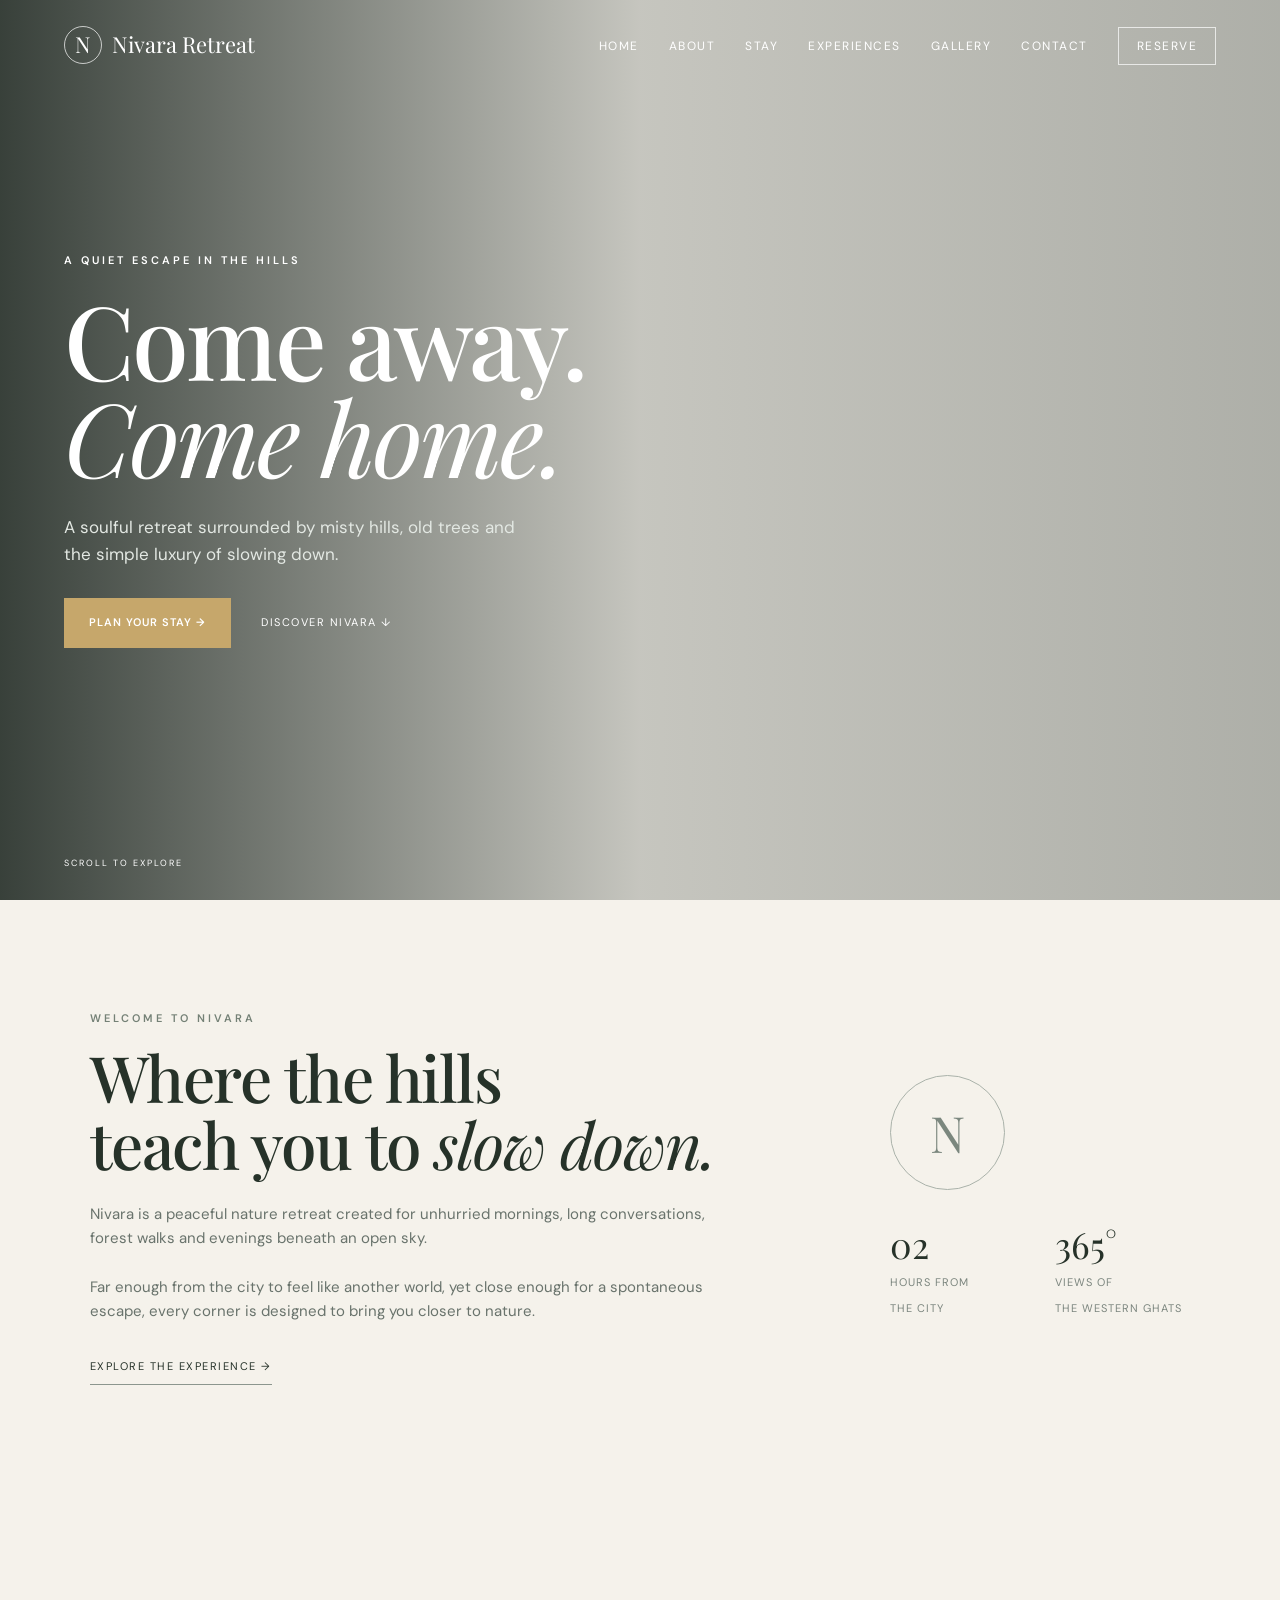
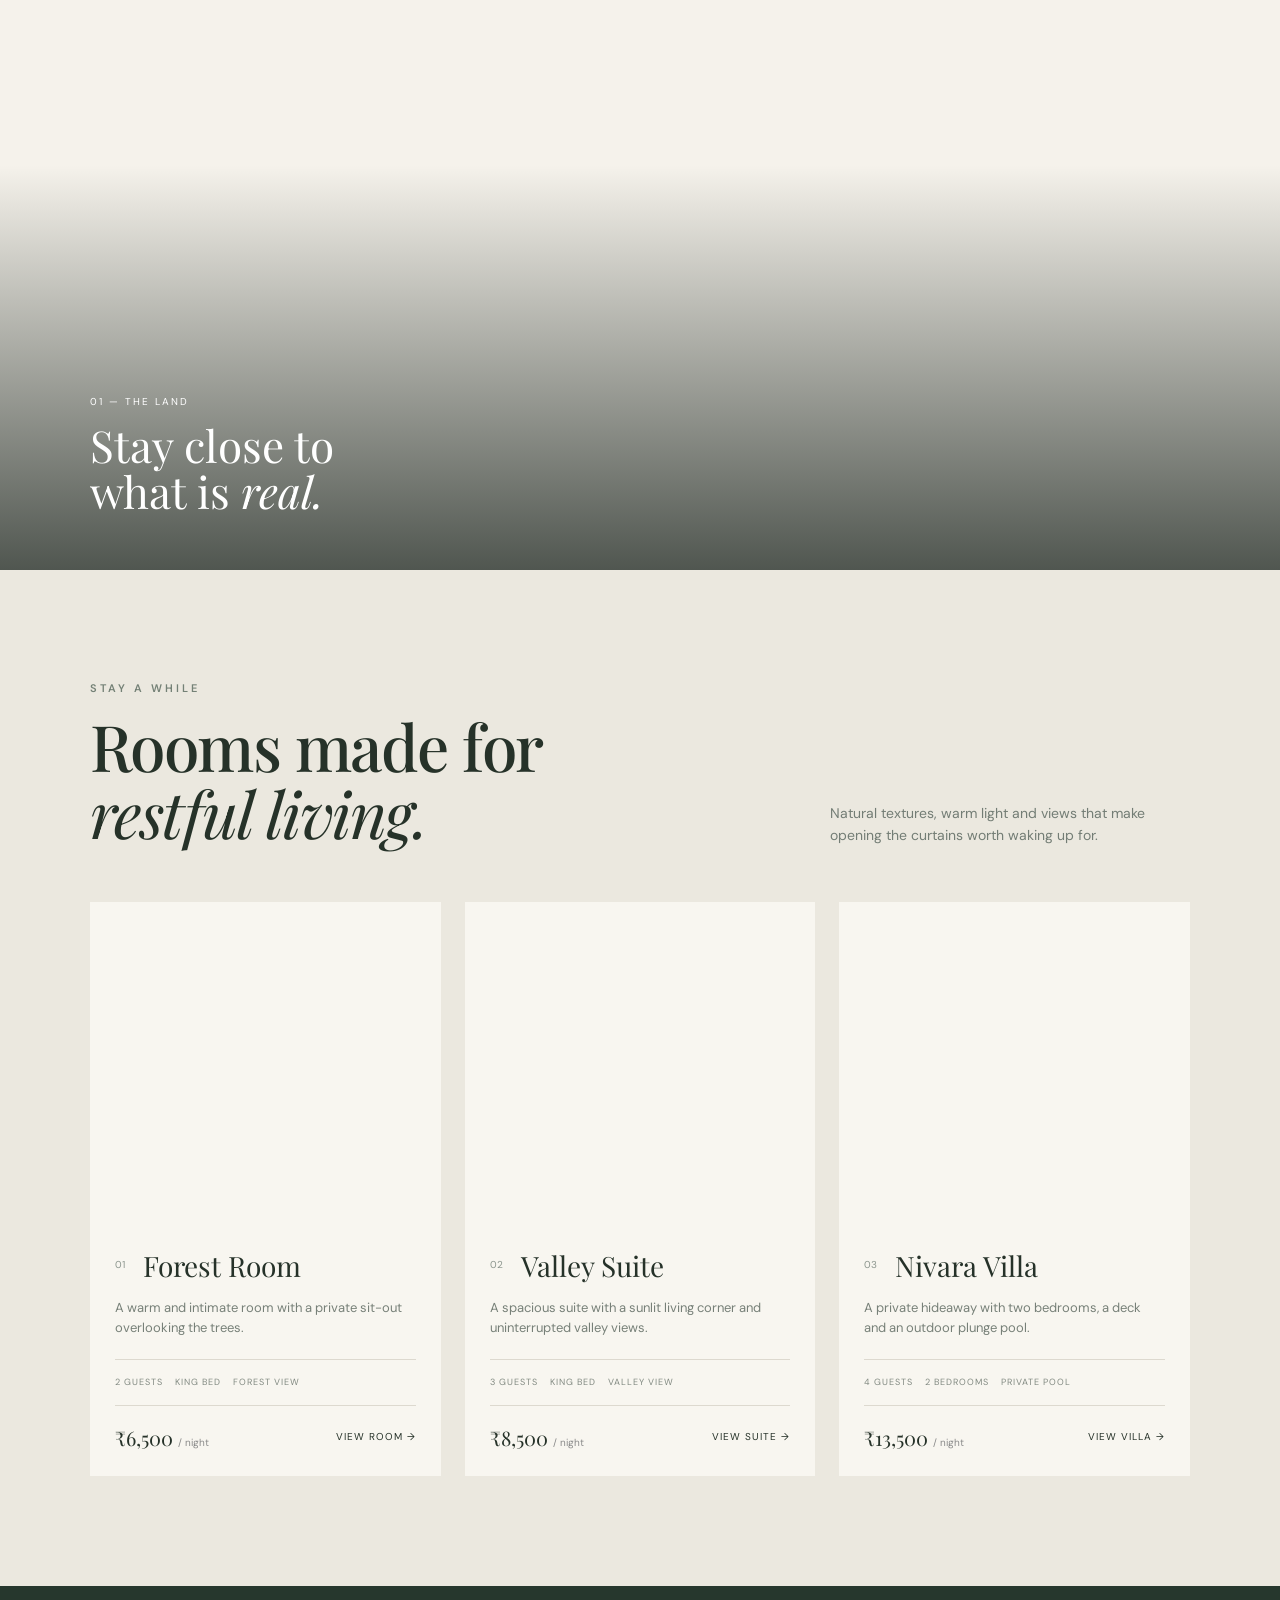
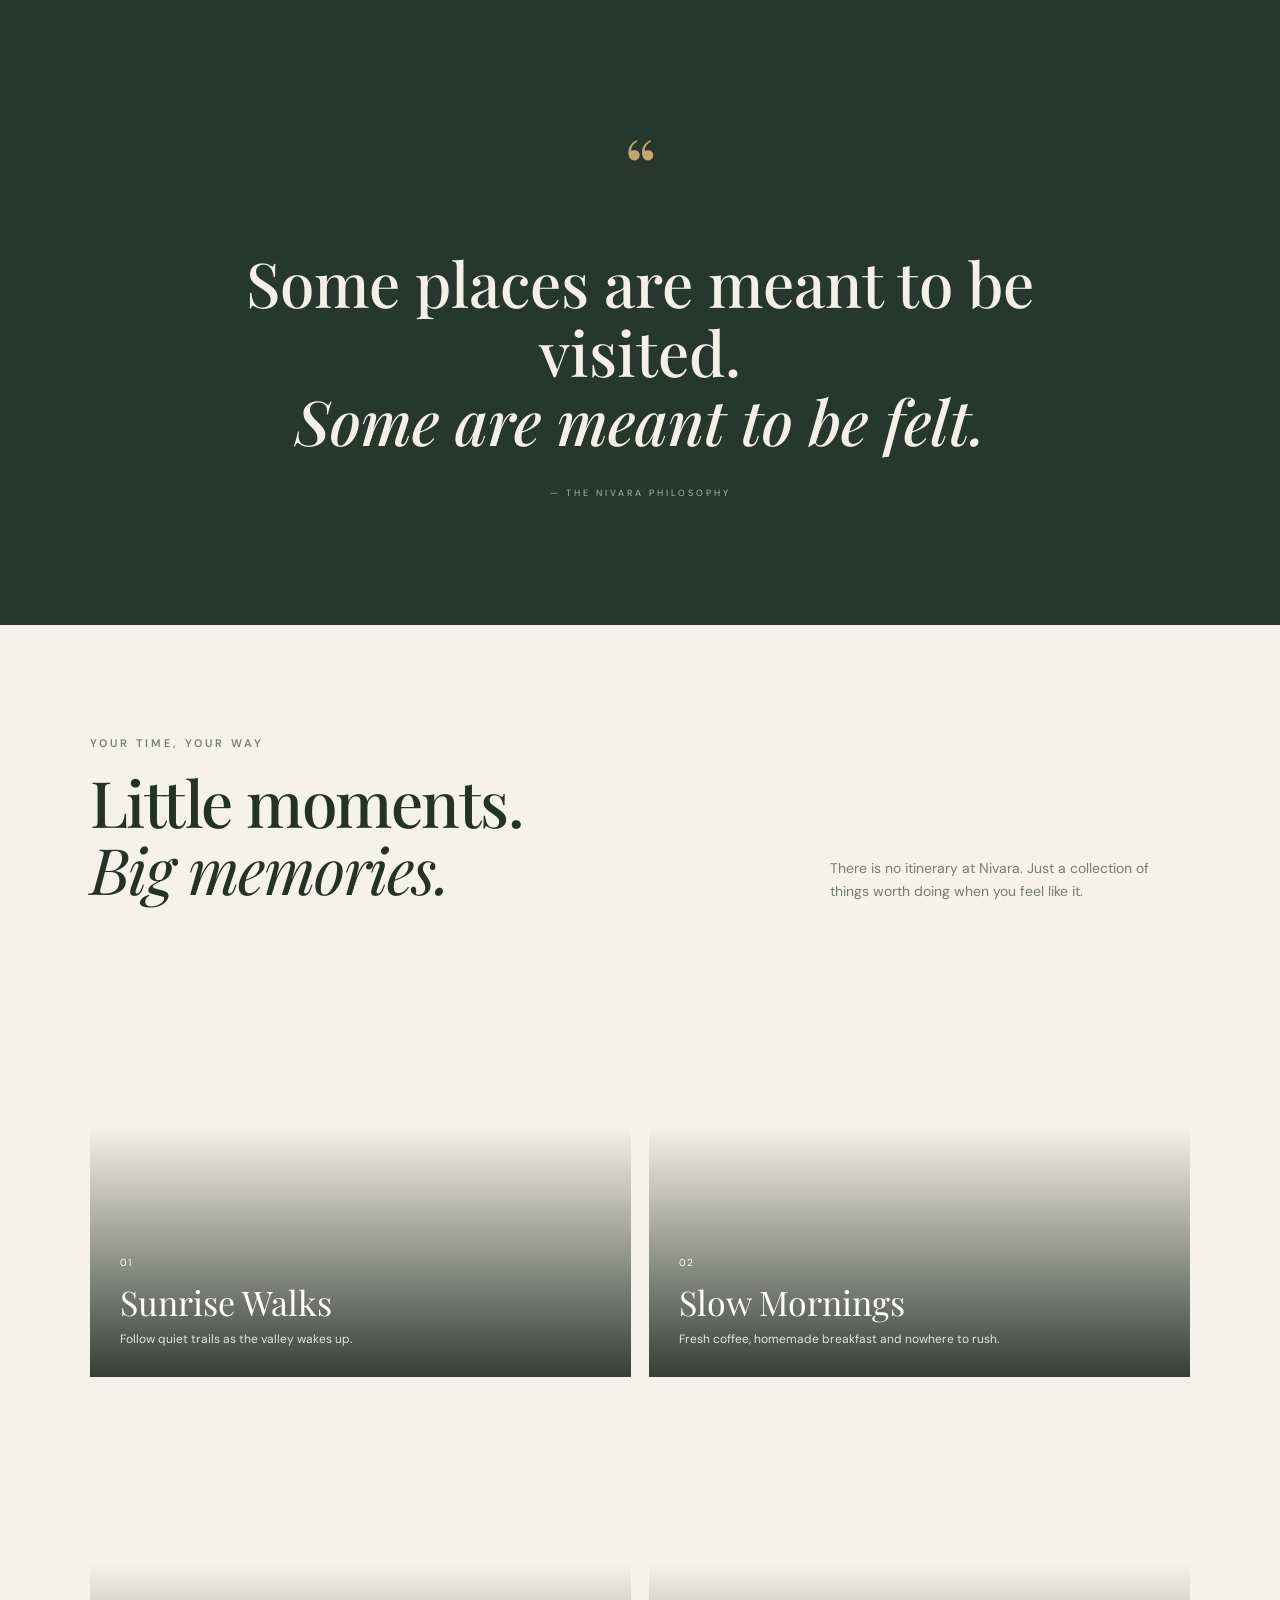
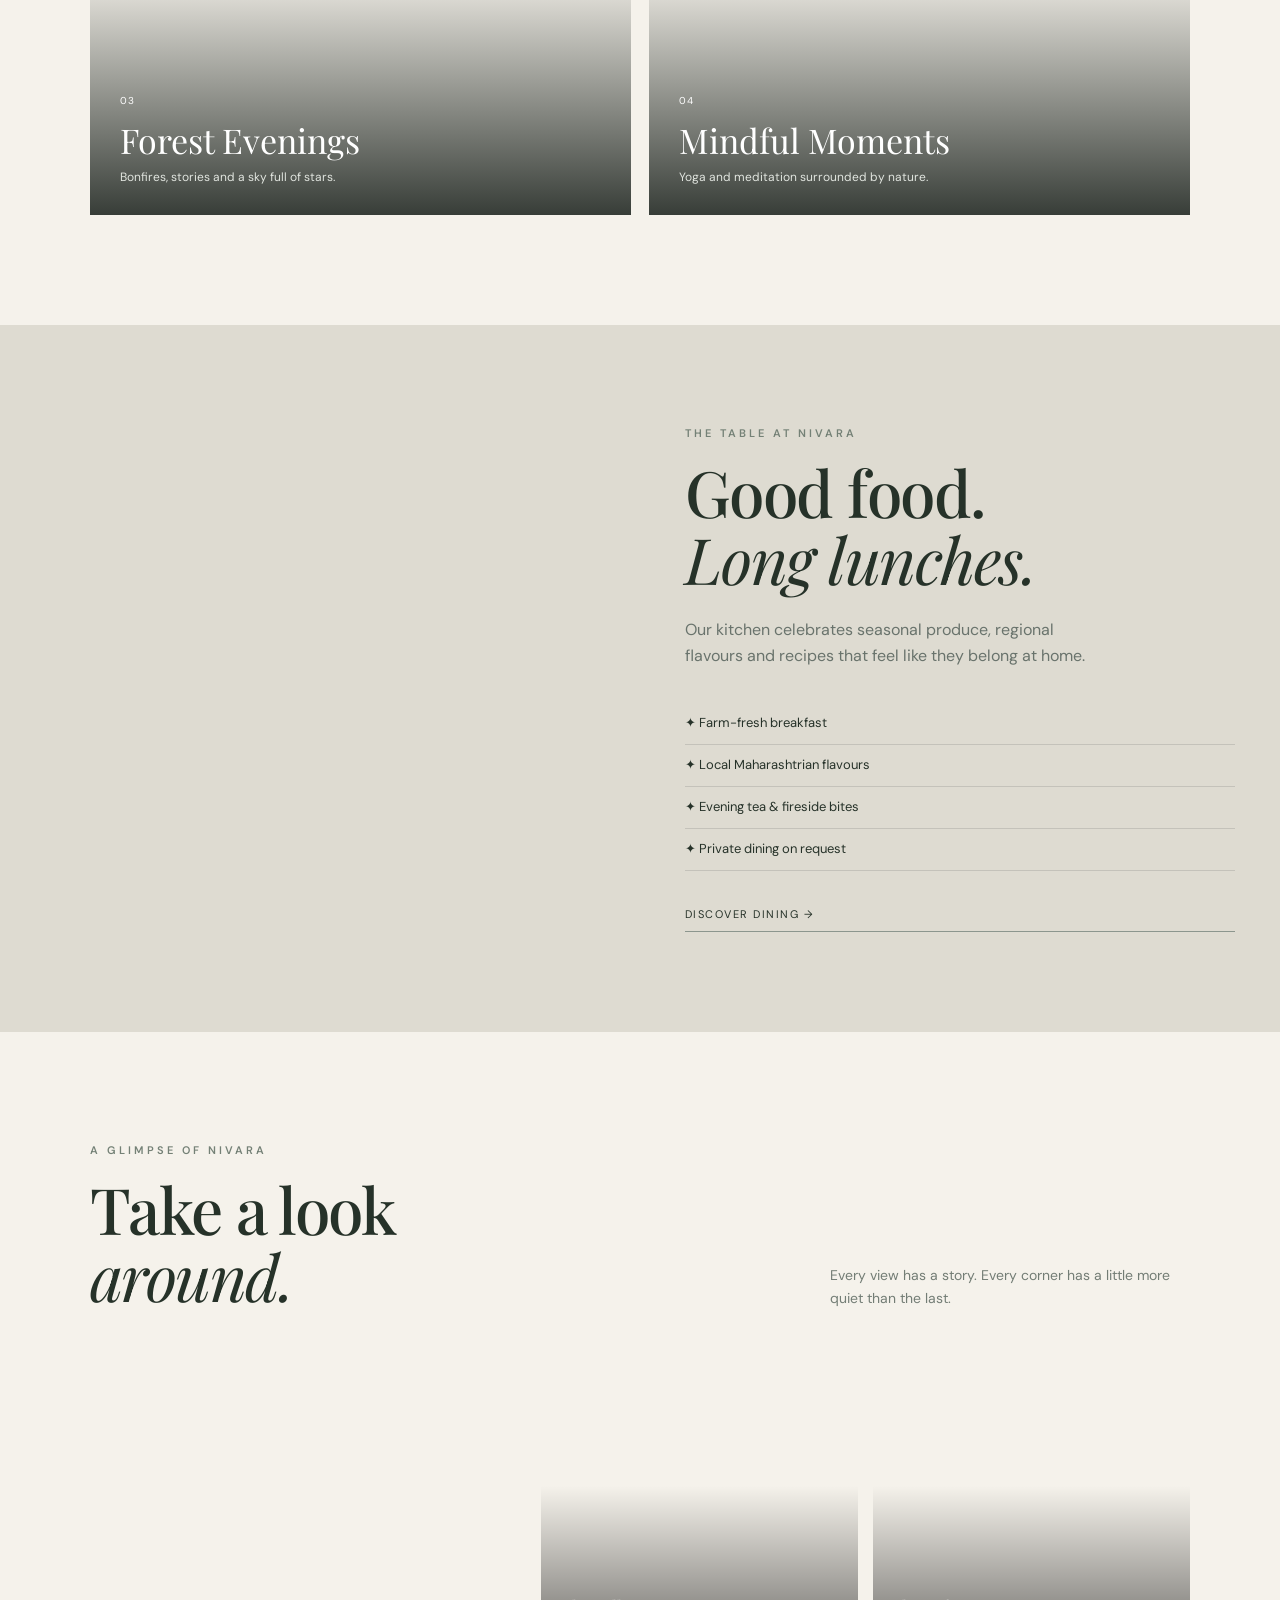
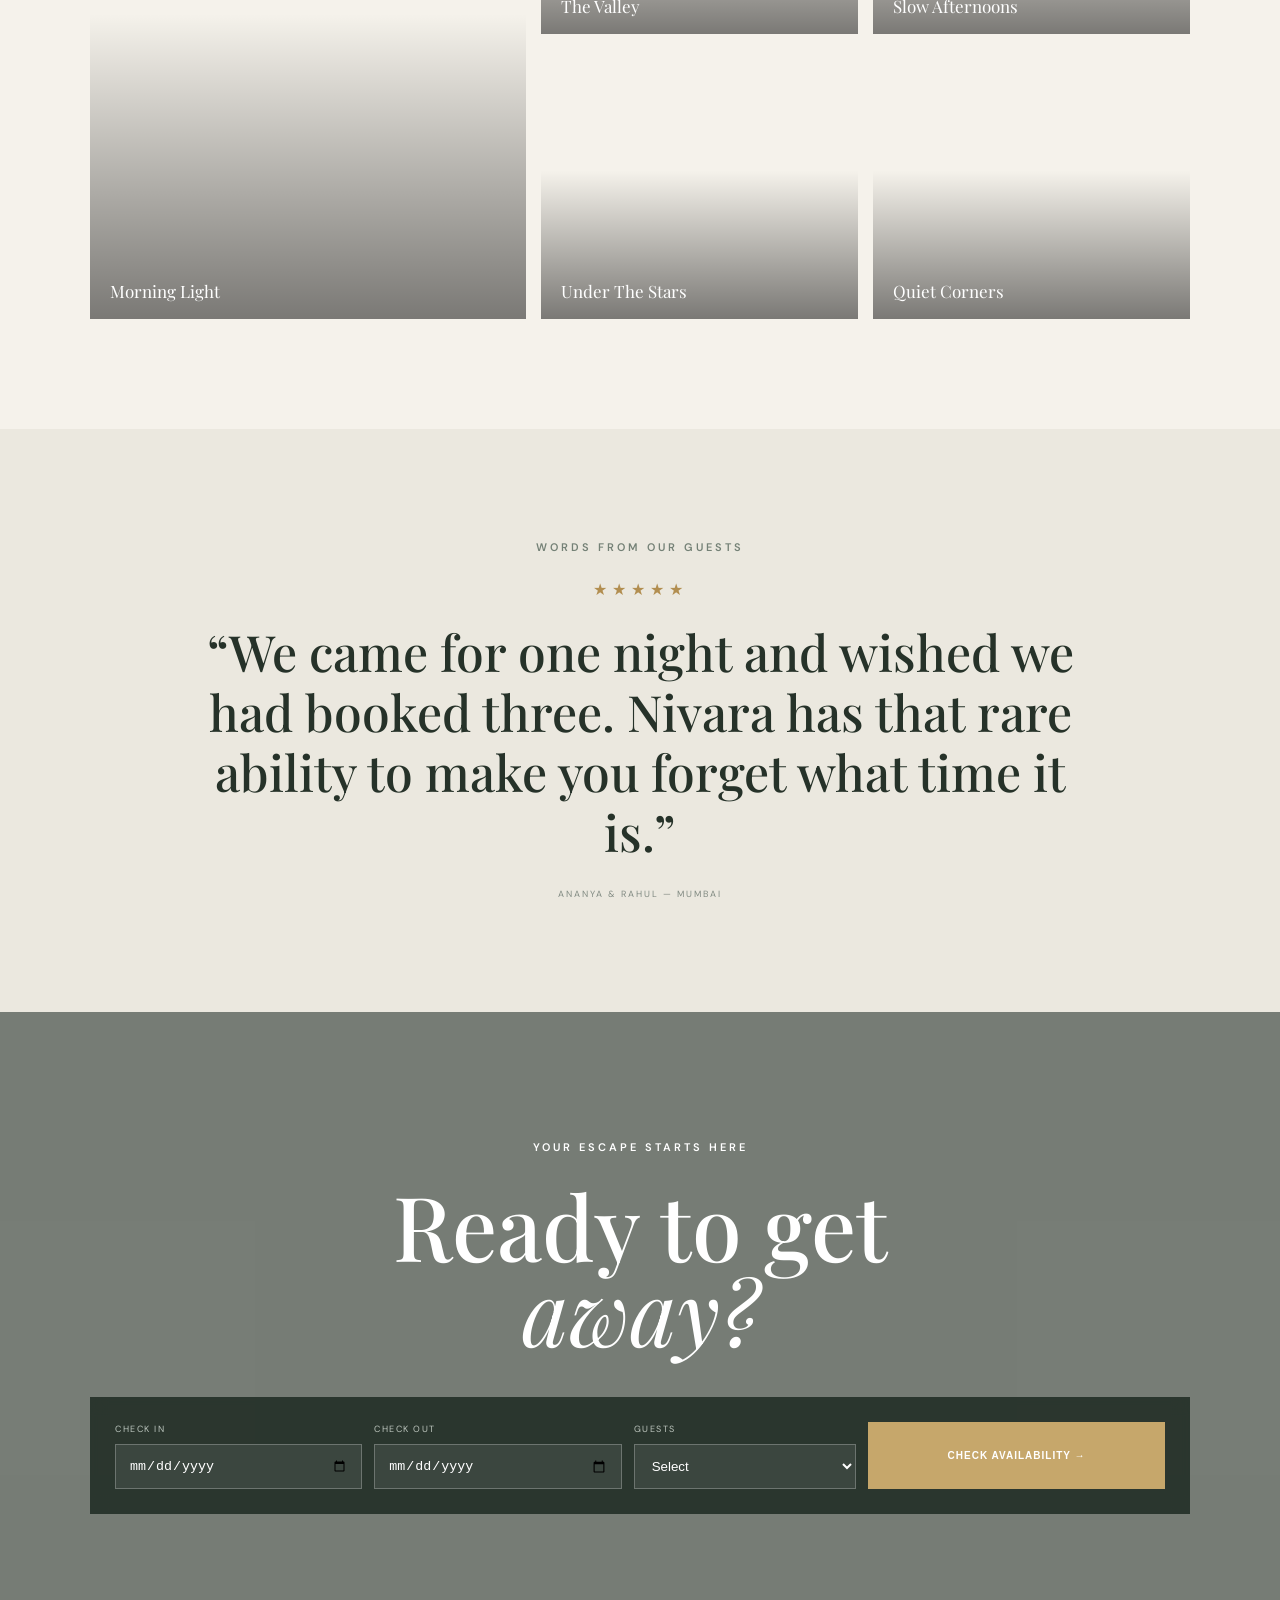
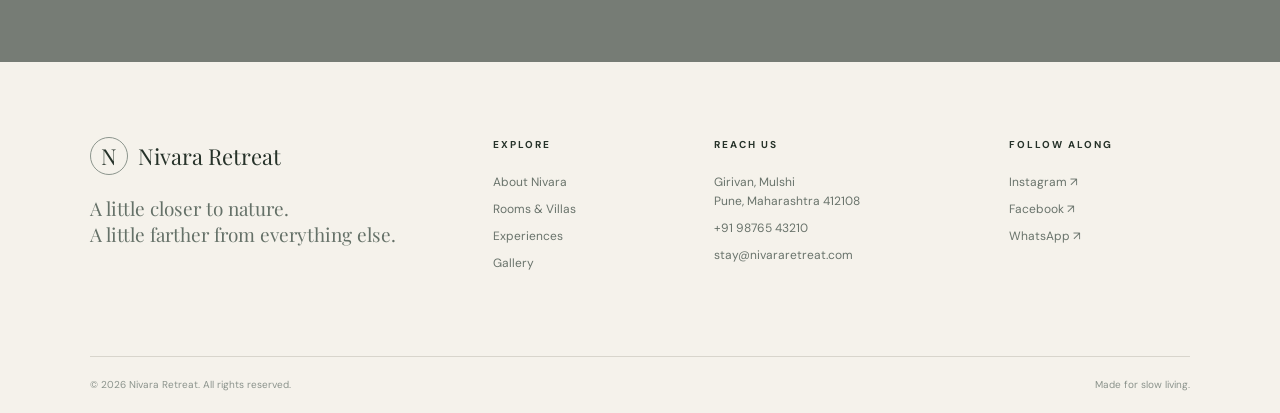
==== Task 5/index.html @ f847a5b6 "Add files via upload" ====
<!DOCTYPE html>
<html lang="en">
<head>
    <meta charset="UTF-8">
    <meta name="viewport" content="width=device-width, initial-scale=1.0">

    <title>Nivara Retreat | Escape Into Nature</title>

    <link rel="preconnect" href="https://fonts.googleapis.com">
    <link rel="preconnect" href="https://fonts.gstatic.com" crossorigin>

    <link href="https://fonts.googleapis.com/css2?family=DM+Sans:wght@400;500;600;700&family=Playfair+Display:wght@500;600;700&display=swap" rel="stylesheet">

    <link rel="stylesheet" href="style.css">
</head>

<body>

<!-- ================= NAVBAR ================= -->

<header class="header">

    <nav class="navbar">

        <a href="#home" class="logo">
            <span>N</span>
            Nivara Retreat
        </a>

        <button class="menu-btn" id="menuBtn">
            ☰
        </button>

        <ul class="nav-links" id="navLinks">
            <li><a href="#home">Home</a></li>
            <li><a href="#about">About</a></li>
            <li><a href="#rooms">Stay</a></li>
            <li><a href="#experiences">Experiences</a></li>
            <li><a href="#gallery">Gallery</a></li>
            <li><a href="#contact">Contact</a></li>
            <li>
                <a href="#booking" class="nav-button">Reserve</a>
            </li>
        </ul>

    </nav>

</header>


<!-- ================= HERO ================= -->

<section class="hero" id="home">

    <div class="hero-overlay"></div>

    <div class="hero-content">

        <p class="small-title">
            A QUIET ESCAPE IN THE HILLS
        </p>

        <h1>
            Come away.<br>
            <i>Come home.</i>
        </h1>

        <p class="hero-description">
            A soulful retreat surrounded by misty hills,
            old trees and the simple luxury of slowing down.
        </p>

        <div class="hero-buttons">

            <a href="#booking" class="primary-btn">
                Plan Your Stay →
            </a>

            <a href="#about" class="discover-btn">
                Discover Nivara ↓
            </a>

        </div>

    </div>

    <div class="scroll-text">
        SCROLL TO EXPLORE
    </div>

</section>


<!-- ================= ABOUT ================= -->

<section class="about section" id="about">

    <div class="about-text">

        <p class="section-label">
            WELCOME TO NIVARA
        </p>

        <h2>
            Where the hills<br>
            teach you to <i>slow down.</i>
        </h2>

        <p>
            Nivara is a peaceful nature retreat created for
            unhurried mornings, long conversations, forest walks
            and evenings beneath an open sky.
        </p>

        <p>
            Far enough from the city to feel like another world,
            yet close enough for a spontaneous escape,
            every corner is designed to bring you closer to nature.
        </p>

        <a href="#experiences" class="underline-link">
            Explore the experience →
        </a>

    </div>

    <div class="about-stats">

        <div class="round-logo">
            N
        </div>

        <div class="stat">
            <strong>02</strong>
            <span>Hours from<br>the city</span>
        </div>

        <div class="stat">
            <strong>365°</strong>
            <span>Views of<br>the Western Ghats</span>
        </div>

    </div>

</section>


<!-- ================= FEATURE IMAGE ================= -->

<section class="feature">

    <div class="feature-content">

        <span>01 — THE LAND</span>

        <h2>
            Stay close to<br>
            what is <i>real.</i>
        </h2>

    </div>

</section>


<!-- ================= ROOMS ================= -->

<section class="rooms section" id="rooms">

    <div class="section-heading">

        <div>

            <p class="section-label">
                STAY A WHILE
            </p>

            <h2>
                Rooms made for<br>
                <i>restful living.</i>
            </h2>

        </div>

        <p>
            Natural textures, warm light and views that
            make opening the curtains worth waking up for.
        </p>

    </div>


    <div class="room-container">

        <!-- ROOM 1 -->

        <article class="room-card">

            <div class="room-image room1"></div>

            <div class="room-content">

                <div class="room-title">

                    <span>01</span>

                    <h3>
                        Forest Room
                    </h3>

                </div>

                <p>
                    A warm and intimate room with a private
                    sit-out overlooking the trees.
                </p>

                <div class="room-details">
                    <span>2 Guests</span>
                    <span>King Bed</span>
                    <span>Forest View</span>
                </div>

                <div class="room-bottom">

                    <strong>
                        ₹6,500
                        <small>/ night</small>
                    </strong>

                    <a href="#booking">
                        View Room →
                    </a>

                </div>

            </div>

        </article>


        <!-- ROOM 2 -->

        <article class="room-card">

            <div class="room-image room2"></div>

            <div class="room-content">

                <div class="room-title">

                    <span>02</span>

                    <h3>
                        Valley Suite
                    </h3>

                </div>

                <p>
                    A spacious suite with a sunlit living
                    corner and uninterrupted valley views.
                </p>

                <div class="room-details">
                    <span>3 Guests</span>
                    <span>King Bed</span>
                    <span>Valley View</span>
                </div>

                <div class="room-bottom">

                    <strong>
                        ₹8,500
                        <small>/ night</small>
                    </strong>

                    <a href="#booking">
                        View Suite →
                    </a>

                </div>

            </div>

        </article>


        <!-- ROOM 3 -->

        <article class="room-card">

            <div class="room-image room3"></div>

            <div class="room-content">

                <div class="room-title">

                    <span>03</span>

                    <h3>
                        Nivara Villa
                    </h3>

                </div>

                <p>
                    A private hideaway with two bedrooms,
                    a deck and an outdoor plunge pool.
                </p>

                <div class="room-details">
                    <span>4 Guests</span>
                    <span>2 Bedrooms</span>
                    <span>Private Pool</span>
                </div>

                <div class="room-bottom">

                    <strong>
                        ₹13,500
                        <small>/ night</small>
                    </strong>

                    <a href="#booking">
                        View Villa →
                    </a>

                </div>

            </div>

        </article>

    </div>

</section>


<!-- ================= QUOTE ================= -->

<section class="quote-section">

    <div class="quote-content">

        <span class="quote-mark">
            “
        </span>

        <blockquote>
            Some places are meant to be visited.
            <br>
            <i>Some are meant to be felt.</i>
        </blockquote>

        <p>
            — THE NIVARA PHILOSOPHY
        </p>

    </div>

</section>


<!-- ================= EXPERIENCES ================= -->

<section class="experiences section" id="experiences">

    <div class="section-heading">

        <div>

            <p class="section-label">
                YOUR TIME, YOUR WAY
            </p>

            <h2>
                Little moments.<br>
                <i>Big memories.</i>
            </h2>

        </div>

        <p>
            There is no itinerary at Nivara.
            Just a collection of things worth doing
            when you feel like it.
        </p>

    </div>


    <div class="experience-grid">

        <article class="experience-card experience1">

            <div>

                <span>01</span>

                <h3>
                    Sunrise Walks
                </h3>

                <p>
                    Follow quiet trails as the valley wakes up.
                </p>

            </div>

        </article>


        <article class="experience-card experience2">

            <div>

                <span>02</span>

                <h3>
                    Slow Mornings
                </h3>

                <p>
                    Fresh coffee, homemade breakfast
                    and nowhere to rush.
                </p>

            </div>

        </article>


        <article class="experience-card experience3">

            <div>

                <span>03</span>

                <h3>
                    Forest Evenings
                </h3>

                <p>
                    Bonfires, stories and a sky full of stars.
                </p>

            </div>

        </article>


        <article class="experience-card experience4">

            <div>

                <span>04</span>

                <h3>
                    Mindful Moments
                </h3>

                <p>
                    Yoga and meditation surrounded by nature.
                </p>

            </div>

        </article>

    </div>

</section>


<!-- ================= DINING ================= -->

<section class="dining">

    <div class="dining-image"></div>

    <div class="dining-content">

        <p class="section-label">
            THE TABLE AT NIVARA
        </p>

        <h2>
            Good food.<br>
            <i>Long lunches.</i>
        </h2>

        <p>
            Our kitchen celebrates seasonal produce,
            regional flavours and recipes that feel
            like they belong at home.
        </p>

        <ul>

            <li>
                ✦ Farm-fresh breakfast
            </li>

            <li>
                ✦ Local Maharashtrian flavours
            </li>

            <li>
                ✦ Evening tea & fireside bites
            </li>

            <li>
                ✦ Private dining on request
            </li>

        </ul>

        <a href="#contact" class="underline-link">
            Discover dining →
        </a>

    </div>

</section>


<!-- ================= GALLERY ================= -->

<section class="gallery section" id="gallery">

    <div class="section-heading">

        <div>

            <p class="section-label">
                A GLIMPSE OF NIVARA
            </p>

            <h2>
                Take a look<br>
                <i>around.</i>
            </h2>

        </div>

        <p>
            Every view has a story.
            Every corner has a little more quiet than the last.
        </p>

    </div>


    <div class="gallery-grid">

        <div class="gallery-item gallery1">
            <span>Morning Light</span>
        </div>

        <div class="gallery-item gallery2">
            <span>The Valley</span>
        </div>

        <div class="gallery-item gallery3">
            <span>Slow Afternoons</span>
        </div>

        <div class="gallery-item gallery4">
            <span>Under The Stars</span>
        </div>

        <div class="gallery-item gallery5">
            <span>Quiet Corners</span>
        </div>

    </div>

</section>


<!-- ================= TESTIMONIAL ================= -->

<section class="testimonial">

    <p class="section-label">
        WORDS FROM OUR GUESTS
    </p>

    <div class="stars">
        ★★★★★
    </div>

    <blockquote>
        “We came for one night and wished we had
        booked three. Nivara has that rare ability
        to make you forget what time it is.”
    </blockquote>

    <p class="guest">
        ANANYA & RAHUL — MUMBAI
    </p>

</section>


<!-- ================= BOOKING ================= -->

<section class="booking" id="booking">

    <div class="booking-overlay"></div>

    <div class="booking-content">

        <p class="small-title">
            YOUR ESCAPE STARTS HERE
        </p>

        <h2>
            Ready to get<br>
            <i>away?</i>
        </h2>

        <form id="bookingForm">

            <div class="input-group">

                <label>
                    Check In
                </label>

                <input type="date" id="checkin" required>

            </div>


            <div class="input-group">

                <label>
                    Check Out
                </label>

                <input type="date" id="checkout" required>

            </div>


            <div class="input-group">

                <label>
                    Guests
                </label>

                <select required>

                    <option value="">
                        Select
                    </option>

                    <option>
                        1 Guest
                    </option>

                    <option>
                        2 Guests
                    </option>

                    <option>
                        3 Guests
                    </option>

                    <option>
                        4 Guests
                    </option>

                    <option>
                        5+ Guests
                    </option>

                </select>

            </div>


            <button type="submit" class="booking-btn">
                Check Availability →
            </button>

        </form>

        <p id="formMessage"></p>

    </div>

</section>


<!-- ================= FOOTER ================= -->

<footer id="contact">

    <div class="footer-container">

        <div class="footer-about">

            <a href="#home" class="footer-logo">
                <span>N</span>
                Nivara Retreat
            </a>

            <p>
                A little closer to nature.<br>
                A little farther from everything else.
            </p>

        </div>


        <div class="footer-column">

            <h4>
                EXPLORE
            </h4>

            <a href="#about">About Nivara</a>
            <a href="#rooms">Rooms & Villas</a>
            <a href="#experiences">Experiences</a>
            <a href="#gallery">Gallery</a>

        </div>


        <div class="footer-column">

            <h4>
                REACH US
            </h4>

            <p>
                Girivan, Mulshi<br>
                Pune, Maharashtra 412108
            </p>

            <a href="tel:+919876543210">
                +91 98765 43210
            </a>

            <a href="mailto:stay@nivararetreat.com">
                stay@nivararetreat.com
            </a>

        </div>


        <div class="footer-column">

            <h4>
                FOLLOW ALONG
            </h4>

            <a href="#">Instagram ↗</a>
            <a href="#">Facebook ↗</a>
            <a href="#">WhatsApp ↗</a>

        </div>

    </div>


    <div class="footer-bottom">

        <span>
            © 2026 Nivara Retreat. All rights reserved.
        </span>

        <span>
            Made for slow living.
        </span>

    </div>

</footer>


<script src="script.js"></script>

</body>
</html>
---- Task 5/style.css ----
/* ===============================
   RESET
================================ */

* {
    margin: 0;
    padding: 0;
    box-sizing: border-box;
}

html {
    scroll-behavior: smooth;
}

body {
    font-family: "DM Sans", sans-serif;
    background: #f5f2eb;
    color: #263229;
    line-height: 1.6;
}

a {
    text-decoration: none;
    color: inherit;
}

img {
    max-width: 100%;
}

.section {
    padding: 110px 7%;
}


/* ===============================
   NAVBAR
================================ */

.header {
    position: absolute;
    width: 100%;
    top: 0;
    left: 0;
    z-index: 100;
    color: white;
}

.navbar {
    height: 90px;
    width: 90%;
    max-width: 1200px;
    margin: auto;

    display: flex;
    justify-content: space-between;
    align-items: center;
}

.logo {
    font-family: "Playfair Display", serif;
    font-size: 22px;

    display: flex;
    align-items: center;
    gap: 10px;
}

.logo span {
    width: 38px;
    height: 38px;

    border: 1px solid rgba(255,255,255,.7);
    border-radius: 50%;

    display: grid;
    place-items: center;
}

.nav-links {
    display: flex;
    align-items: center;
    gap: 30px;

    list-style: none;
}

.nav-links a {
    font-size: 12px;
    text-transform: uppercase;
    letter-spacing: 1.5px;
}

.nav-button {
    border: 1px solid rgba(255,255,255,.7);
    padding: 10px 18px;
}

.menu-btn {
    display: none;

    background: transparent;
    border: none;

    color: white;
    font-size: 25px;

    cursor: pointer;
}


/* ===============================
   HERO
================================ */

.hero {
    min-height: 100vh;

    position: relative;

    display: flex;
    align-items: center;

    background-image:
        url("https://images.unsplash.com/photo-1470770841072-f978cf4d019e?auto=format&fit=crop&w=2200&q=90");

    background-size: cover;
    background-position: center;
}

.hero-overlay {
    position: absolute;
    inset: 0;

    background:
        linear-gradient(
            90deg,
            rgba(9,20,14,.8),
            rgba(9,20,14,.2),
            rgba(9,20,14,.3)
        );
}

.hero-content {
    width: 90%;
    max-width: 1200px;

    margin: auto;

    position: relative;

    color: white;
}

.small-title,
.section-label {
    font-size: 11px;
    letter-spacing: 3px;
    font-weight: 600;
}

.hero h1 {
    font-family: "Playfair Display", serif;

    font-size: clamp(60px, 8vw, 105px);

    line-height: .95;

    font-weight: 500;

    letter-spacing: -3px;

    margin-top: 20px;
}

.hero h1 i,
h2 i {
    font-weight: 400;
}

.hero-description {
    max-width: 480px;

    font-size: 17px;

    color: #e3e8e3;

    margin: 30px 0;
}

.hero-buttons {
    display: flex;
    align-items: center;
    gap: 30px;
}

.primary-btn {
    background: #c6a76b;
    color: white;

    padding: 16px 25px;

    font-size: 11px;
    font-weight: 600;

    text-transform: uppercase;
    letter-spacing: 1px;
}

.discover-btn {
    font-size: 11px;
    text-transform: uppercase;
    letter-spacing: 1.5px;
}

.scroll-text {
    position: absolute;

    left: 5%;
    bottom: 30px;

    color: white;

    font-size: 9px;
    letter-spacing: 2px;
}


/* ===============================
   ABOUT
================================ */

.about {
    display: grid;

    grid-template-columns: 1.4fr .6fr;

    gap: 100px;

    align-items: center;
}

.about .section-label,
.section-label {
    color: #748176;
}

.about h2,
.section-heading h2,
.dining-content h2 {
    font-family: "Playfair Display", serif;

    font-size: clamp(42px, 5vw, 65px);

    line-height: 1.05;

    font-weight: 500;

    letter-spacing: -1.5px;

    margin-top: 15px;
}

.about-text > p:not(.section-label) {
    max-width: 620px;

    color: #69736c;

    margin: 25px 0;

    font-size: 15px;
}

.underline-link {
    display: inline-block;

    border-bottom: 1px solid #8c968e;

    padding-bottom: 8px;

    margin-top: 10px;

    font-size: 11px;

    text-transform: uppercase;

    letter-spacing: 1.5px;
}

.about-stats {
    display: grid;

    grid-template-columns: 1fr 1fr;

    gap: 30px;
}

.round-logo {
    grid-column: 1 / -1;

    width: 115px;
    height: 115px;

    border: 1px solid #aab2aa;

    border-radius: 50%;

    display: grid;
    place-items: center;

    font: 50px "Playfair Display";

    color: #7b877e;
}

.stat strong {
    display: block;

    font: 36px "Playfair Display";
}

.stat span {
    font-size: 11px;

    text-transform: uppercase;

    letter-spacing: 1px;

    color: #7b857e;
}


/* ===============================
   FEATURE
================================ */

.feature {
    height: 75vh;
    min-height: 520px;

    position: relative;

    background:
        url("https://images.unsplash.com/photo-1500534623283-312aade485b7?auto=format&fit=crop&w=2200&q=90")
        center / cover;
}

.feature::after {
    content: "";

    position: absolute;
    inset: 0;

    background:
        linear-gradient(
            0deg,
            rgba(10,20,14,.7),
            transparent 60%
        );
}

.feature-content {
    position: absolute;

    z-index: 2;

    left: 7%;
    bottom: 55px;

    color: white;
}

.feature-content span {
    font-size: 10px;

    letter-spacing: 2px;
}

.feature-content h2 {
    font: 44px/1.05 "Playfair Display";

    margin-top: 10px;
}


/* ===============================
   ROOMS
================================ */

.rooms {
    background: #ebe8df;
}

.section-heading {
    display: flex;

    justify-content: space-between;
    align-items: end;

    gap: 50px;

    margin-bottom: 55px;
}

.section-heading > p {
    max-width: 360px;

    color: #737d75;

    font-size: 14px;
}

.room-container {
    display: grid;

    grid-template-columns: repeat(3, 1fr);

    gap: 24px;
}

.room-card {
    background: #f8f6f0;
}

.room-image {
    height: 320px;

    background-size: cover;
    background-position: center;
}

.room1 {
    background-image:
        url("https://images.unsplash.com/photo-1600607687939-ce8a6c25118c?auto=format&fit=crop&w=1000&q=85");
}

.room2 {
    background-image:
        url("https://images.unsplash.com/photo-1615874694520-474822394e73?auto=format&fit=crop&w=1000&q=85");
}

.room3 {
    background-image:
        url("https://images.unsplash.com/photo-1600210492486-724fe5c67fb0?auto=format&fit=crop&w=1000&q=85");
}

.room-content {
    padding: 25px;
}

.room-title {
    display: flex;
    align-items: center;

    gap: 18px;
}

.room-title span {
    font-size: 10px;

    color: #8b958d;
}

.room-title h3 {
    font: 28px "Playfair Display";
}

.room-content > p {
    color: #778078;

    font-size: 13px;

    margin: 14px 0 20px;
}

.room-details {
    display: flex;

    flex-wrap: wrap;

    gap: 12px;

    padding: 15px 0;

    border-top: 1px solid #ddd9cf;

    font-size: 9px;

    color: #818981;

    text-transform: uppercase;

    letter-spacing: 1px;
}

.room-bottom {
    border-top: 1px solid #ddd9cf;

    padding-top: 18px;

    display: flex;

    justify-content: space-between;

    align-items: center;
}

.room-bottom strong {
    font: 20px "Playfair Display";
}

.room-bottom small {
    font: 10px "DM Sans";

    color: #888;
}

.room-bottom a {
    font-size: 10px;

    text-transform: uppercase;

    letter-spacing: 1px;
}


/* ===============================
   QUOTE
================================ */

.quote-section {
    background: #26372d;

    color: #f3f0e7;

    padding: 125px 7%;

    text-align: center;
}

.quote-mark {
    font: 80px "Playfair Display";

    color: #c6a76b;
}

.quote-section blockquote {
    font: 500 clamp(35px,5vw,62px)/1.12 "Playfair Display";

    margin: 30px auto;

    max-width: 900px;
}

.quote-section p {
    font-size: 9px;

    letter-spacing: 3px;

    color: #aeb9b0;
}


/* ===============================
   EXPERIENCES
================================ */

.experience-grid {
    display: grid;

    grid-template-columns: 1fr 1fr;

    gap: 18px;
}

.experience-card {
    height: 420px;

    position: relative;

    background-size: cover;
    background-position: center;

    overflow: hidden;
}

.experience-card::after {
    content: "";

    position: absolute;

    inset: 0;

    background:
        linear-gradient(
            0deg,
            rgba(8,16,11,.8),
            transparent 60%
        );
}

.experience1 {
    background-image:
        url("https://images.unsplash.com/photo-1500534623283-312aade485b7?auto=format&fit=crop&w=1200&q=85");
}

.experience2 {
    background-image:
        url("https://images.unsplash.com/photo-1445116572660-236099ec97a0?auto=format&fit=crop&w=1200&q=85");
}

.experience3 {
    background-image:
        url("https://images.unsplash.com/photo-1510798831971-661eb04b3739?auto=format&fit=crop&w=1200&q=85");
}

.experience4 {
    background-image:
        url("https://images.unsplash.com/photo-1545389336-cf090694435e?auto=format&fit=crop&w=1200&q=85");
}

.experience-card > div {
    position: absolute;

    z-index: 2;

    left: 30px;
    right: 30px;
    bottom: 28px;

    color: white;
}

.experience-card span {
    font-size: 10px;

    letter-spacing: 1px;
}

.experience-card h3 {
    font: 34px "Playfair Display";

    margin: 5px 0;
}

.experience-card p {
    font-size: 12px;

    color: #e1e5df;
}


/* ===============================
   DINING
================================ */

.dining {
    display: grid;

    grid-template-columns: 1fr 1fr;

    background: #dedbd1;
}

.dining-image {
    min-height: 650px;

    background:
        url("https://images.unsplash.com/photo-1541544741938-0af808871cc0?auto=format&fit=crop&w=1400&q=85")
        center / cover;
}

.dining-content {
    padding: 100px 7%;

    display: flex;

    flex-direction: column;

    justify-content: center;
}

.dining-content > p:not(.section-label) {
    max-width: 430px;

    color: #69736c;

    margin: 25px 0;
}

.dining-content ul {
    list-style: none;

    margin: 10px 0 25px;
}

.dining-content li {
    padding: 10px 0;

    border-bottom: 1px solid #c4c2ba;

    font-size: 13px;
}


/* ===============================
   GALLERY
================================ */

.gallery-grid {
    display: grid;

    grid-template-columns: 1.1fr .8fr .8fr;

    grid-template-rows: 270px 270px;

    gap: 15px;
}

.gallery-item {
    position: relative;

    background-size: cover;
    background-position: center;

    overflow: hidden;
}

.gallery-item::after {
    content: "";

    position: absolute;

    inset: 0;

    background:
        linear-gradient(
            0deg,
            rgba(0,0,0,.5),
            transparent 55%
        );
}

.gallery-item span {
    position: absolute;

    z-index: 2;

    bottom: 17px;
    left: 20px;

    color: white;

    font: 17px "Playfair Display";
}

.gallery1 {
    grid-row: span 2;

    background-image:
        url("https://images.unsplash.com/photo-1441974231531-c6227db76b6e?auto=format&fit=crop&w=1000&q=85");
}

.gallery2 {
    background-image:
        url("https://images.unsplash.com/photo-1501785888041-af3ef285b470?auto=format&fit=crop&w=1000&q=85");
}

.gallery3 {
    background-image:
        url("https://images.unsplash.com/photo-1500534314209-a25ddb2bd429?auto=format&fit=crop&w=1000&q=85");
}

.gallery4 {
    background-image:
        url("https://images.unsplash.com/photo-1470252649378-9c29740c9fa8?auto=format&fit=crop&w=1000&q=85");
}

.gallery5 {
    background-image:
        url("https://images.unsplash.com/photo-1449158743715-0a90ebb6d2d8?auto=format&fit=crop&w=1000&q=85");
}


/* ===============================
   TESTIMONIAL
================================ */

.testimonial {
    background: #ebe8df;

    padding: 110px 7%;

    text-align: center;
}

.stars {
    color: #b28e50;

    letter-spacing: 5px;

    margin: 20px;
}

.testimonial blockquote {
    max-width: 900px;

    margin: auto;

    font: 500 clamp(30px,4vw,50px)/1.2 "Playfair Display";
}

.guest {
    font-size: 9px;

    letter-spacing: 2px;

    color: #818a82;

    margin-top: 25px;
}


/* ===============================
   BOOKING
================================ */

.booking {
    min-height: 650px;

    position: relative;

    display: flex;

    align-items: center;

    text-align: center;

    color: white;
}

.booking::before {
    content: "";

    position: absolute;

    inset: 0;

    background:
        url("https://images.unsplash.com/photo-1470770841072-f978cf4d019e?auto=format&fit=crop&w=2200&q=90")
        center / cover;
}

.booking-overlay {
    position: absolute;

    inset: 0;

    background: rgba(15,29,21,.55);
}

.booking-content {
    width: 90%;

    max-width: 1100px;

    margin: auto;

    position: relative;
}

.booking h2 {
    font: 500 clamp(55px,7vw,90px)/.95 "Playfair Display";

    margin: 25px 0 45px;
}

#bookingForm {
    background: rgba(18,31,23,.75);

    backdrop-filter: blur(8px);

    padding: 25px;

    display: grid;

    grid-template-columns: 1fr 1fr .9fr 1.2fr;

    gap: 12px;

    text-align: left;
}

.input-group label {
    display: block;

    font-size: 9px;

    text-transform: uppercase;

    letter-spacing: 1.5px;

    color: #bdc6be;
}

.input-group input,
.input-group select {
    width: 100%;

    margin-top: 8px;

    padding: 13px;

    background: rgba(255,255,255,.08);

    border: 1px solid rgba(255,255,255,.25);

    color: white;

    outline: none;
}

.input-group option {
    color: black;
}

.booking-btn {
    border: none;

    background: #c6a76b;

    color: white;

    font-size: 10px;

    font-weight: bold;

    letter-spacing: 1px;

    text-transform: uppercase;

    cursor: pointer;
}

#formMessage {
    margin-top: 20px;

    font-size: 12px;

    color: #e8dfc8;
}


/* ===============================
   FOOTER
================================ */

footer {
    background: #f5f2eb;
}

.footer-container {
    width: 86%;

    max-width: 1200px;

    margin: auto;

    padding: 75px 0;

    display: grid;

    grid-template-columns: 2fr 1fr 1.4fr 1fr;

    gap: 40px;
}

.footer-logo {
    font: 22px "Playfair Display";

    display: flex;

    align-items: center;

    gap: 10px;
}

.footer-logo span {
    width: 38px;
    height: 38px;

    border: 1px solid #8c958d;

    border-radius: 50%;

    display: grid;
    place-items: center;
}

.footer-about p {
    font: 19px "Playfair Display";

    color: #657168;

    margin-top: 20px;
}

.footer-column h4 {
    font-size: 10px;

    letter-spacing: 2px;

    margin-bottom: 20px;
}

.footer-column a,
.footer-column p {
    display: block;

    color: #69736b;

    font-size: 12px;

    margin: 8px 0;
}

.footer-bottom {
    width: 86%;

    max-width: 1200px;

    margin: auto;

    border-top: 1px solid #d8d5cc;

    padding: 20px 0;

    display: flex;

    justify-content: space-between;

    color: #8b938c;

    font-size: 10px;
}


/* ===============================
   RESPONSIVE
================================ */

@media (max-width: 850px) {

    .menu-btn {
        display: block;
    }

    .nav-links {
        display: none;

        position: absolute;

        top: 75px;
        left: 5%;
        right: 5%;

        padding: 25px;

        background: #26372d;

        flex-direction: column;

        align-items: stretch;

        gap: 18px;
    }

    .nav-links.active {
        display: flex;
    }

    .nav-button {
        display: block;

        text-align: center;
    }

    .about {
        grid-template-columns: 1fr;

        gap: 50px;
    }

    .room-container {
        grid-template-columns: 1fr;
    }

    .section-heading {
        display: block;
    }

    .section-heading > p {
        margin-top: 20px;
    }

    .experience-grid {
        grid-template-columns: 1fr;
    }

    .dining {
        grid-template-columns: 1fr;
    }

    .dining-image {
        min-height: 450px;
    }

    #bookingForm {
        grid-template-columns: 1fr 1fr;
    }

    .booking-btn {
        min-height: 55px;
    }

    .footer-container {
        grid-template-columns: 1fr 1fr;
    }

}


/* ===============================
   MOBILE
================================ */

@media (max-width: 520px) {

    .section {
        padding: 80px 7%;
    }

    .hero h1 {
        font-size: 55px;
    }

    .hero-buttons {
        flex-direction: column;

        align-items: flex-start;
    }

    .feature {
        height: 60vh;
    }

    .experience-card {
        height: 350px;
    }

    .gallery-grid {
        display: block;
    }

    .gallery-item {
        height: 250px;

        margin-bottom: 12px;
    }

    #bookingForm {
        grid-template-columns: 1fr;
    }

    .footer-container {
        grid-template-columns: 1fr;
    }

    .footer-bottom {
        flex-direction: column;

        gap: 10px;
    }

}
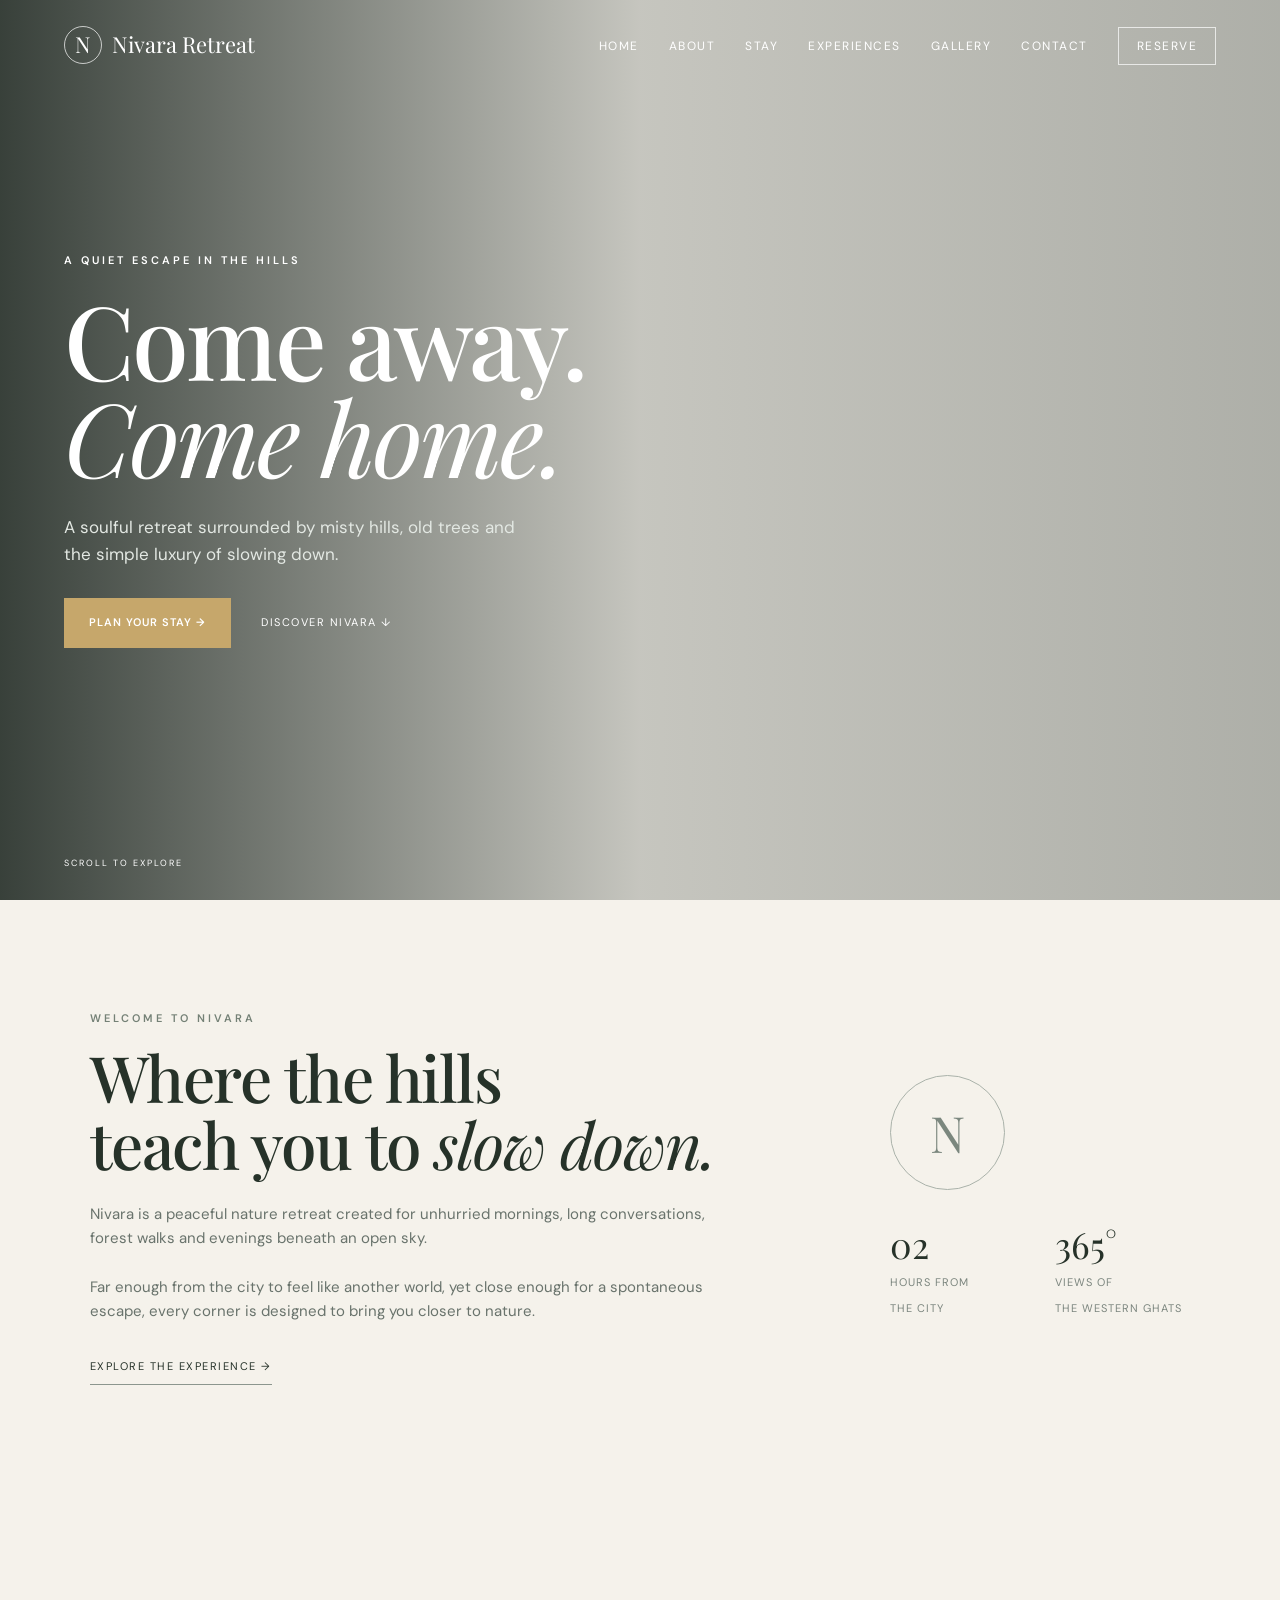
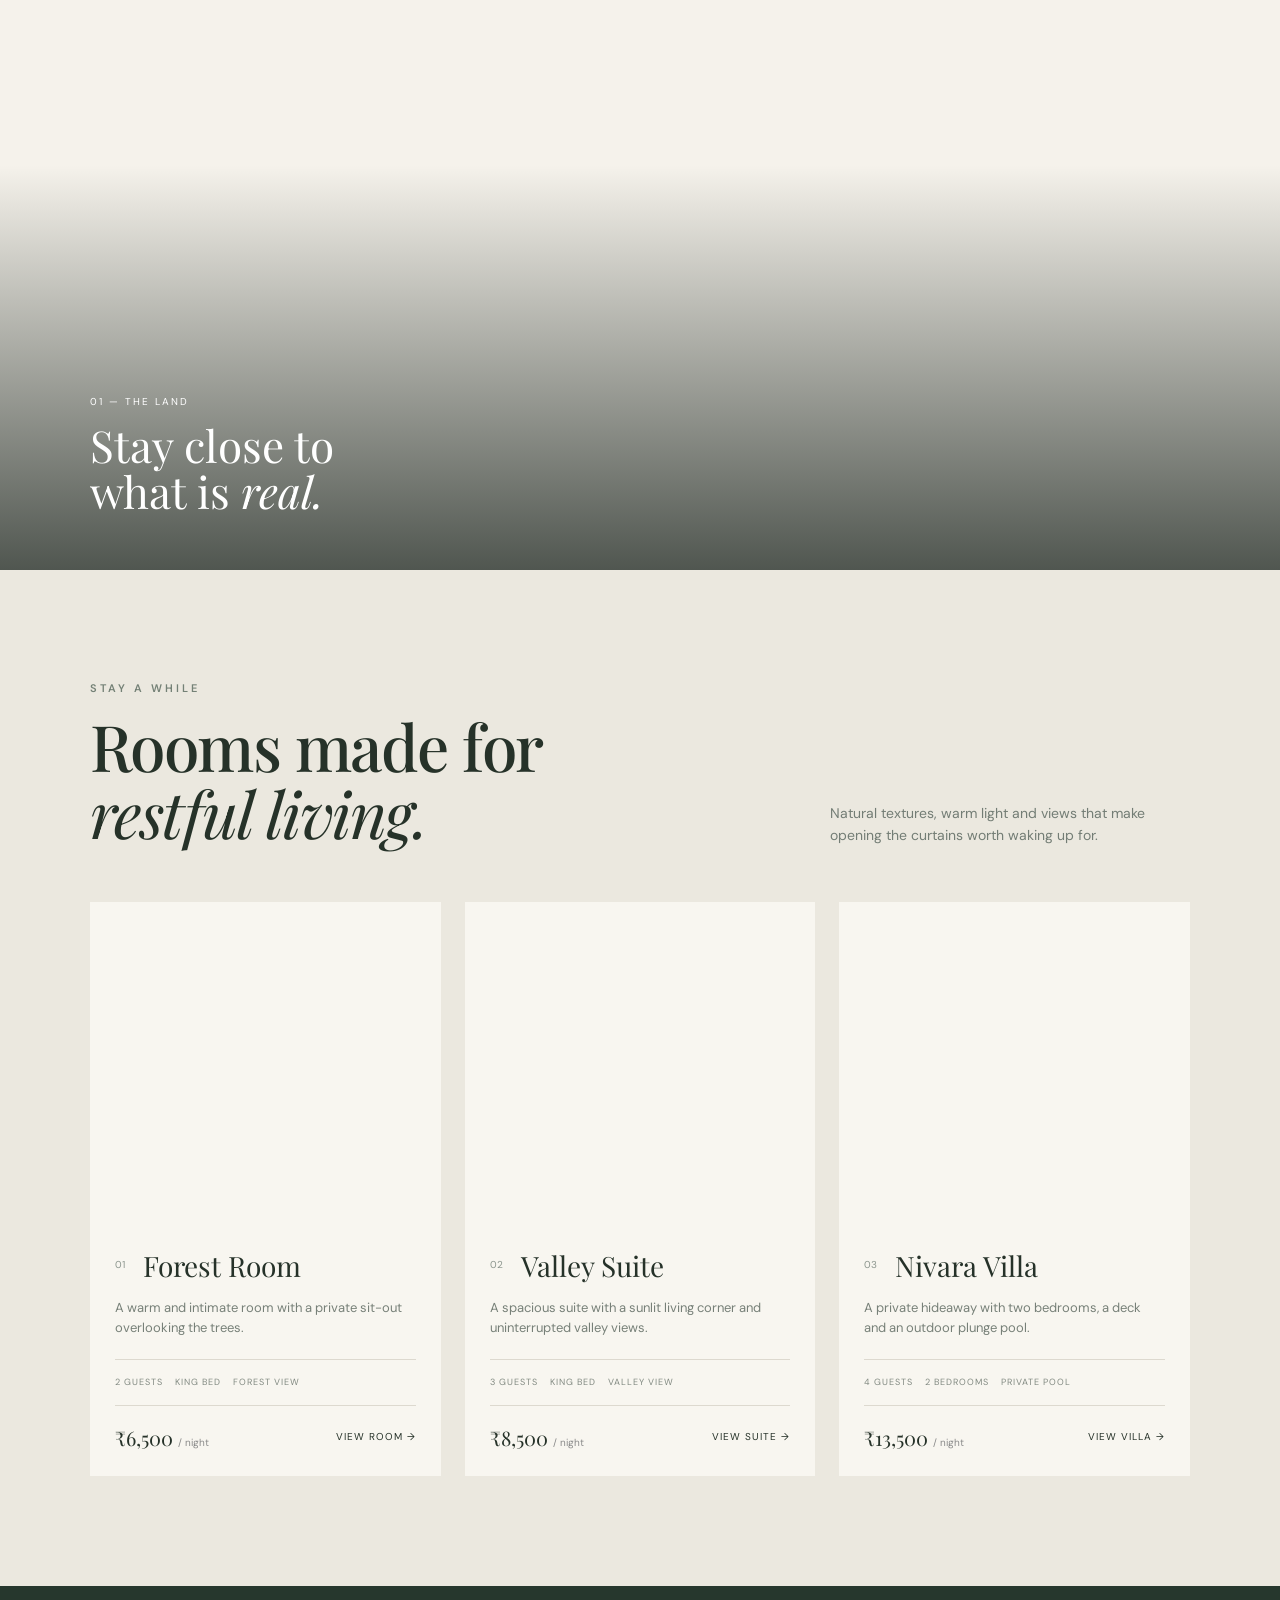
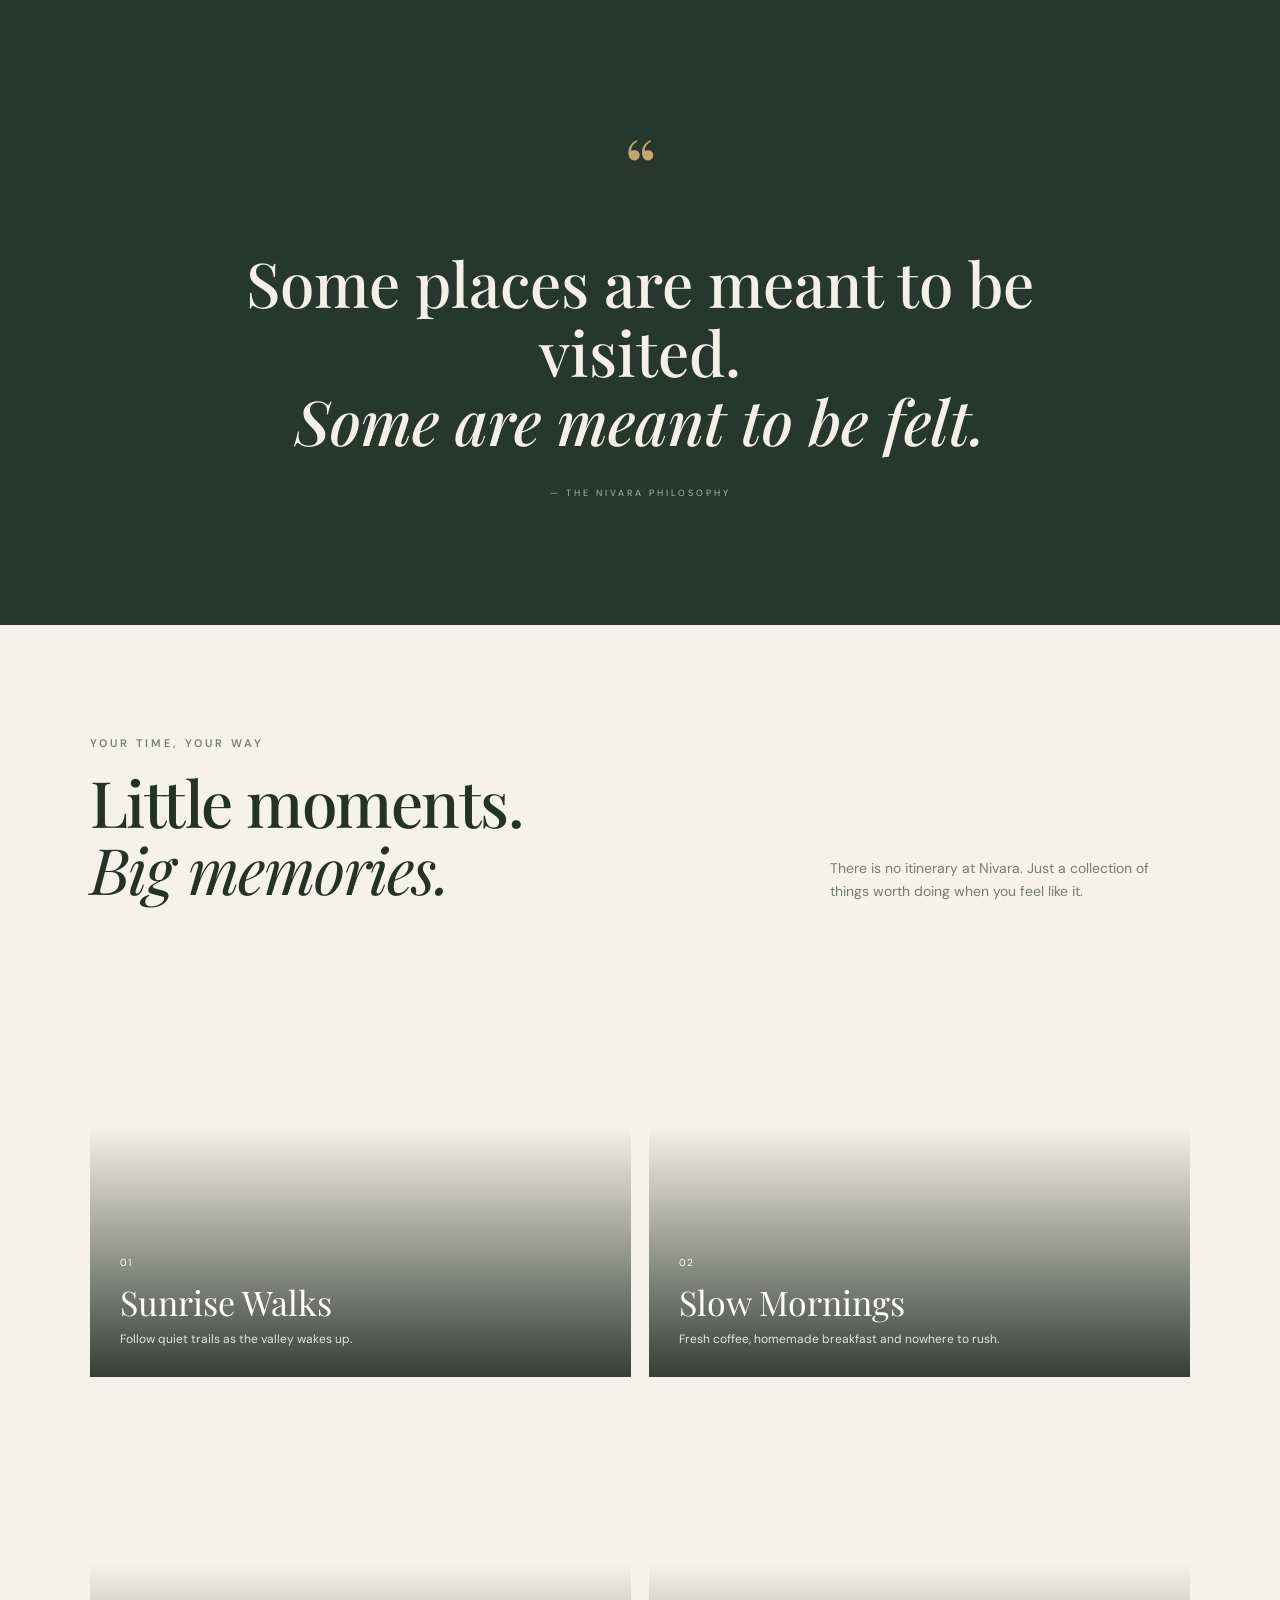
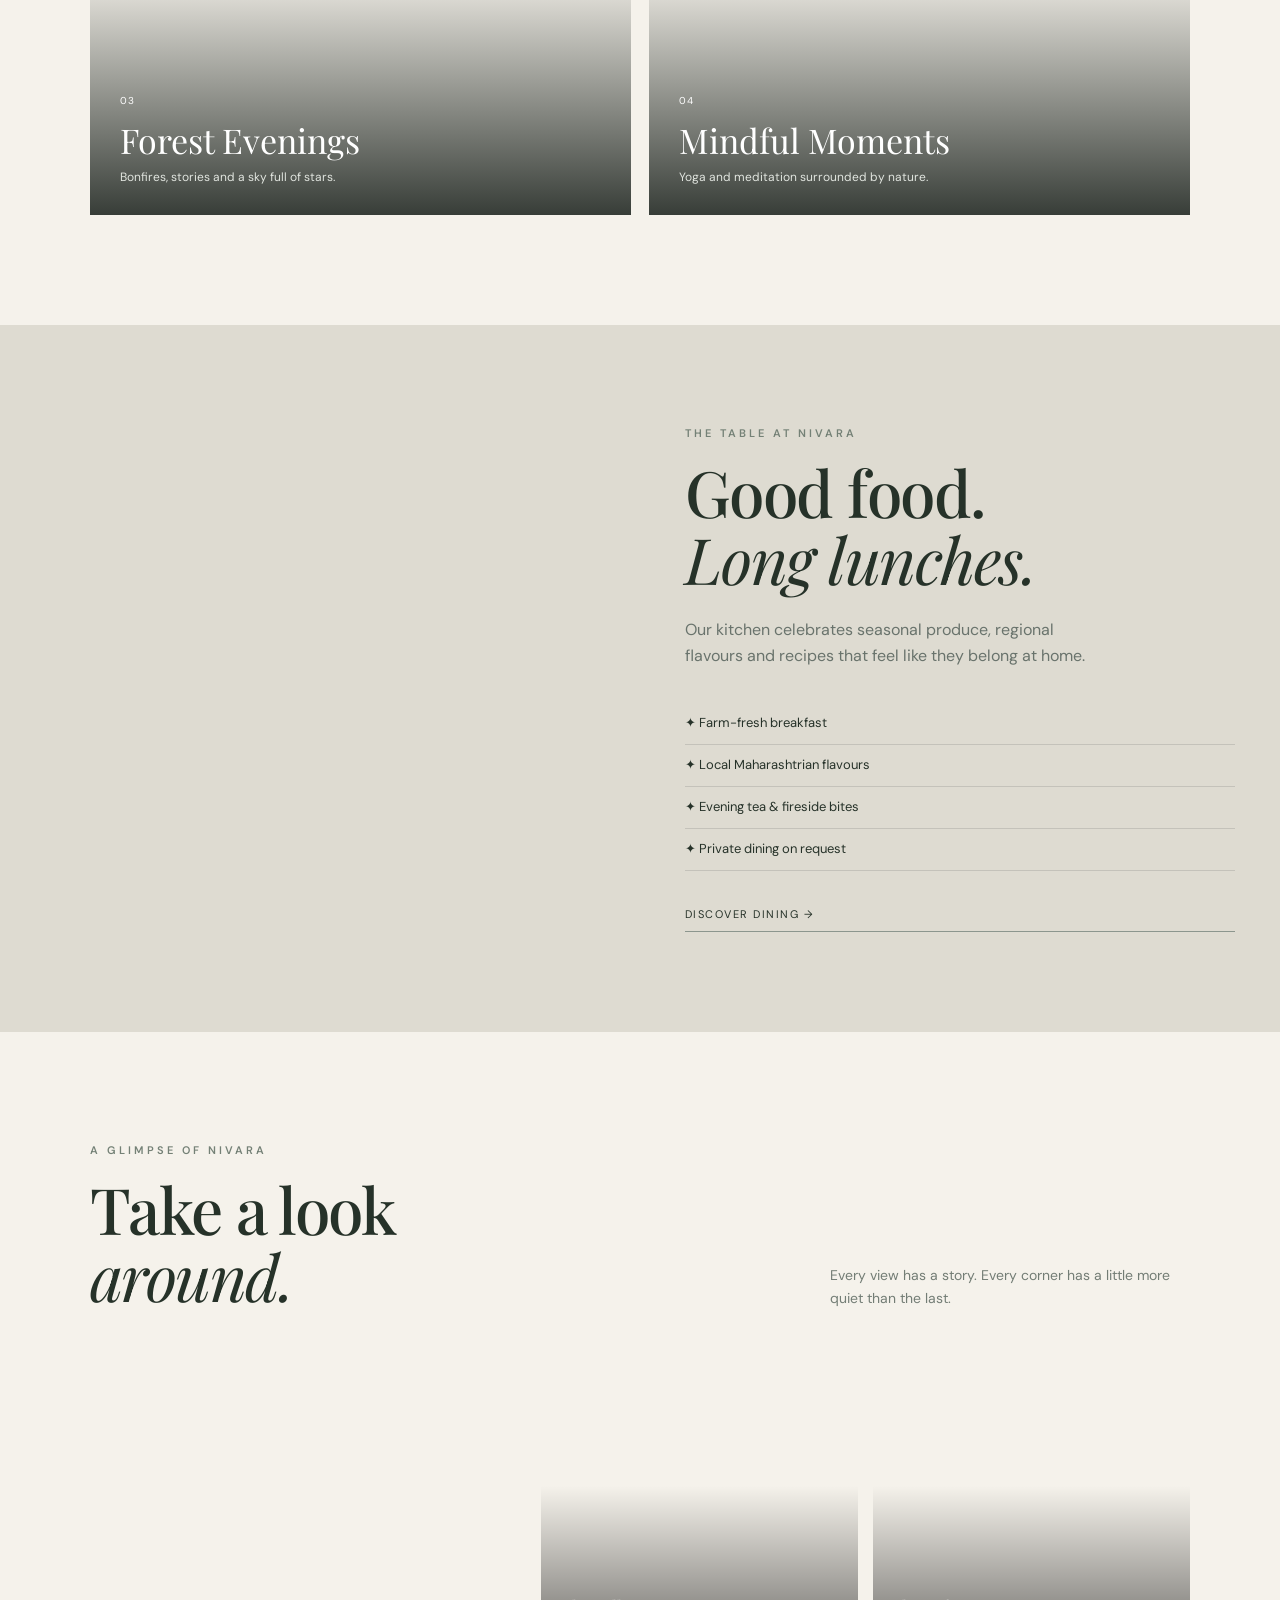
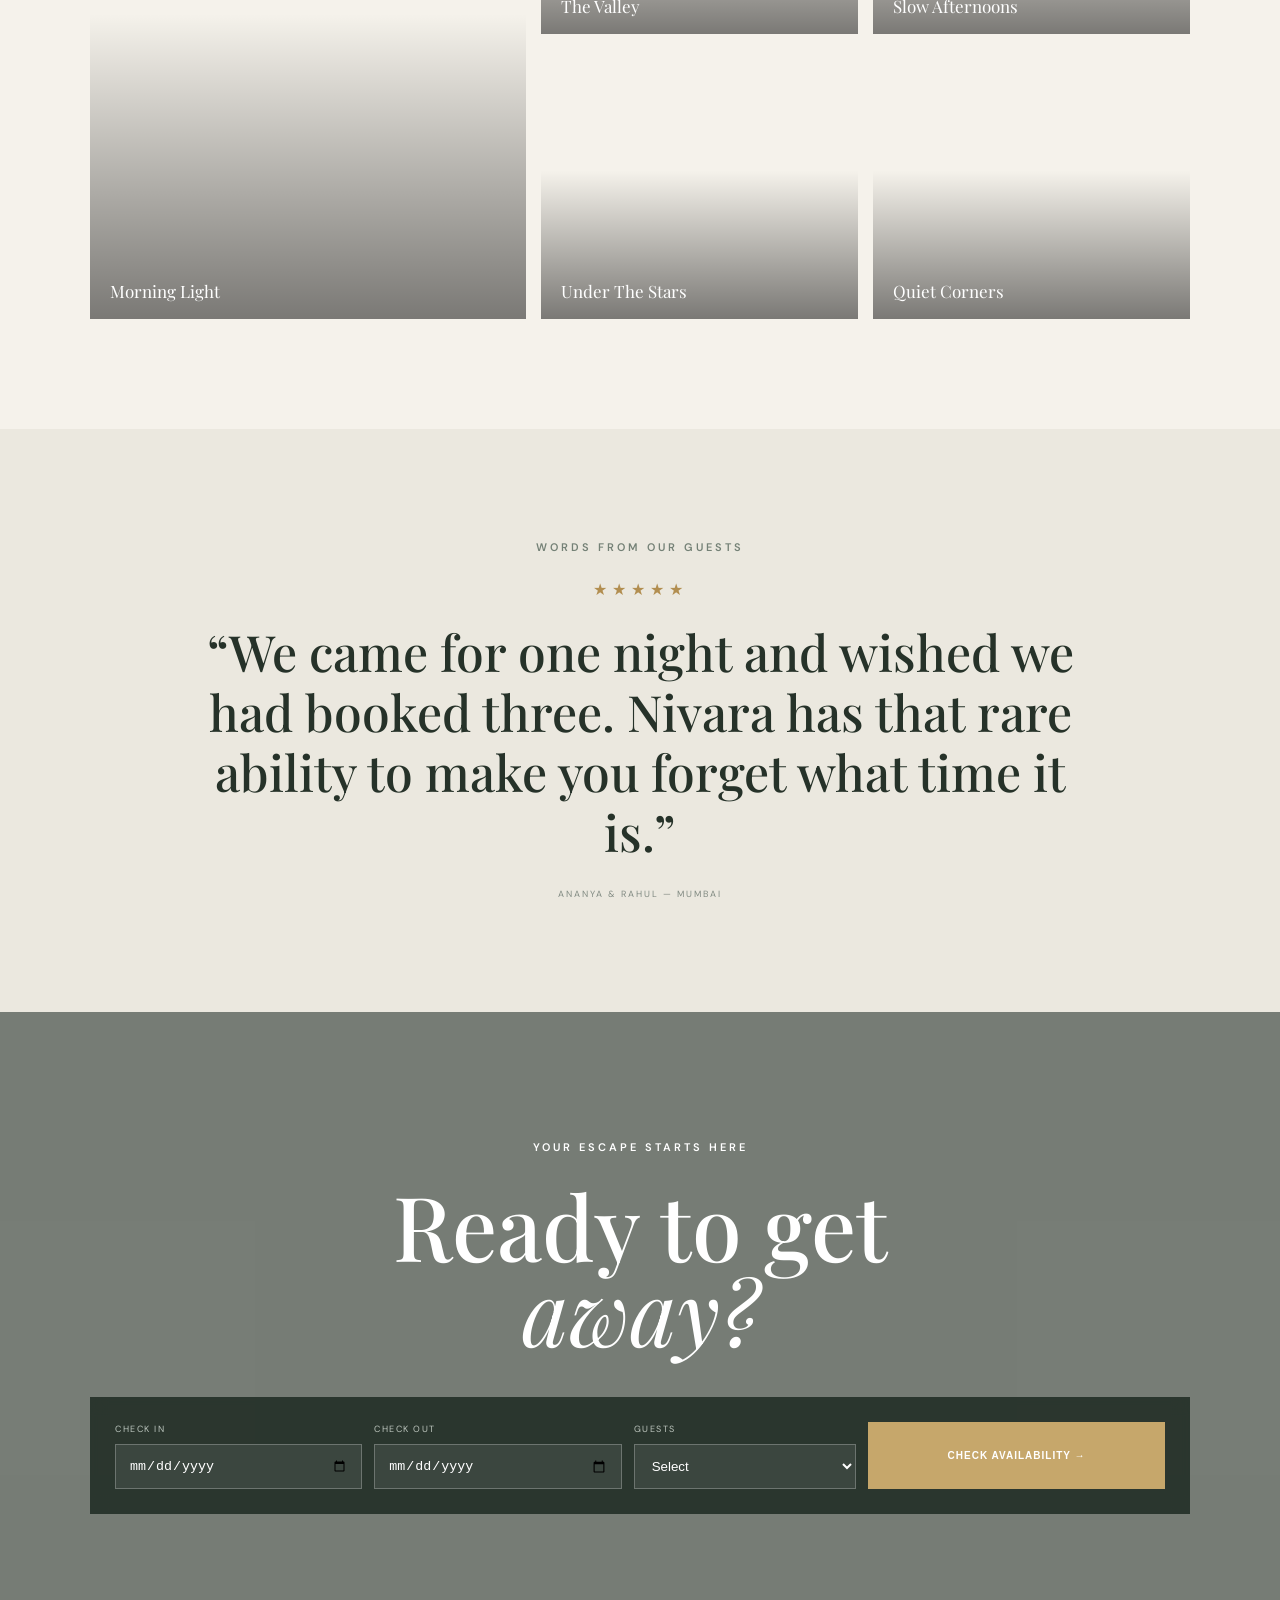
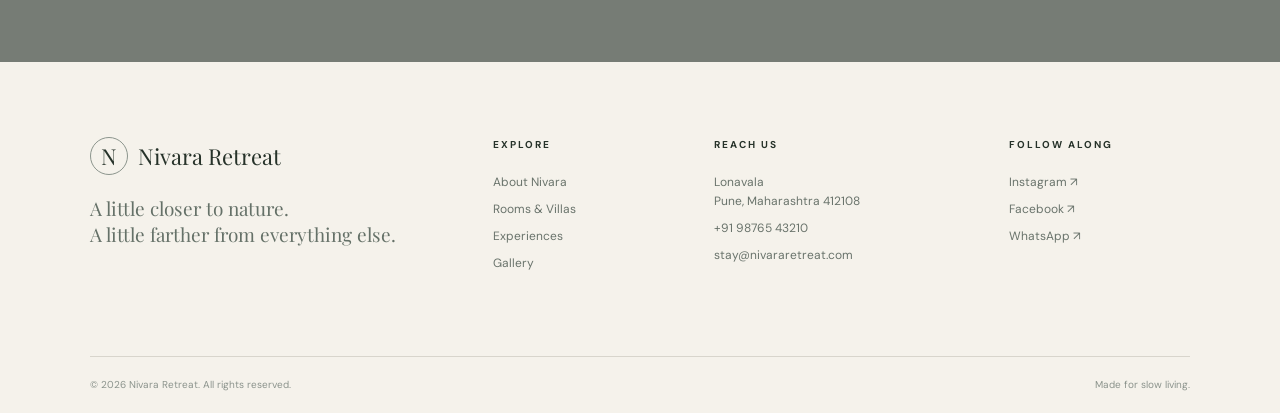
==== commit bb290ef6: "Update index.html" ====
--- a/Task 5/index.html
+++ b/Task 5/index.html
@@ -737,7 +737,7 @@
             </h4>
 
             <p>
-                Girivan, Mulshi<br>
+                Lonavala<br>
                 Pune, Maharashtra 412108
             </p>
 
@@ -785,4 +785,4 @@
 <script src="script.js"></script>
 
 </body>
-</html>+</html>
